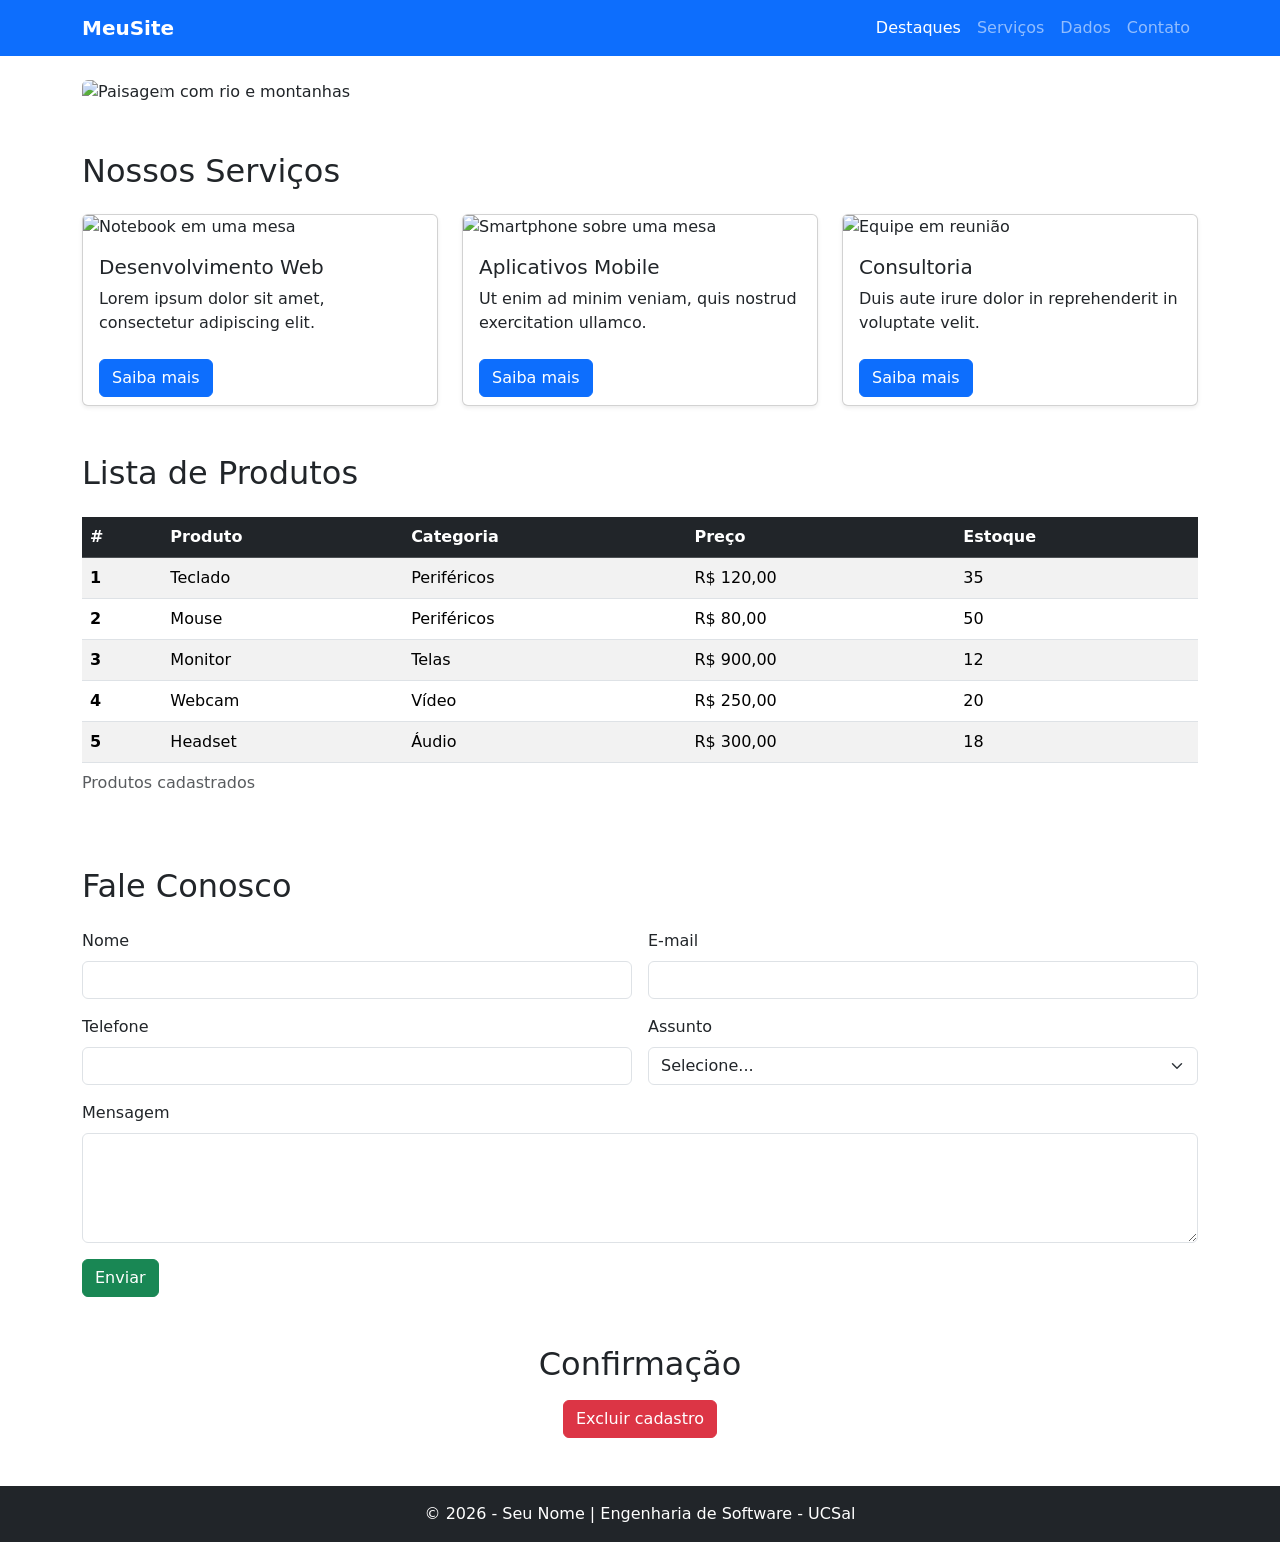
==== bootstrap/index.html @ 2345704b "Atividade Bootstrap concluída" ====
<!DOCTYPE html>
<html lang="pt-BR">
<head>
  <meta charset="UTF-8">
  <meta name="viewport" content="width=device-width, initial-scale=1">
  <title>Atividade Bootstrap</title>
  <link href="https://cdn.jsdelivr.net/npm/bootstrap@5.3.3/dist/css/bootstrap.min.css" rel="stylesheet">
</head>
<body>

  <header>
    <!-- 1. NAVBAR -->
    <nav class="navbar navbar-expand-lg navbar-dark bg-primary" aria-label="Menu principal">
      <div class="container">
        <a class="navbar-brand fw-bold" href="#">MeuSite</a>
        <button class="navbar-toggler" type="button" data-bs-toggle="collapse"
                data-bs-target="#menuPrincipal" aria-controls="menuPrincipal"
                aria-expanded="false" aria-label="Alternar navegação">
          <span class="navbar-toggler-icon"></span>
        </button>
        <div class="collapse navbar-collapse" id="menuPrincipal">
          <ul class="navbar-nav ms-auto">
            <li class="nav-item"><a class="nav-link active" aria-current="page" href="#destaques">Destaques</a></li>
            <li class="nav-item"><a class="nav-link" href="#servicos">Serviços</a></li>
            <li class="nav-item"><a class="nav-link" href="#tabela">Dados</a></li>
            <li class="nav-item"><a class="nav-link" href="#contato">Contato</a></li>
          </ul>
        </div>
      </div>
    </nav>
  </header>

  <main>

    <!-- 2. CARROSSEL -->
    <section id="destaques" class="container my-4" aria-label="Destaques">
      <div id="carrossel" class="carousel slide" data-bs-ride="carousel">
        <div class="carousel-indicators">
          <button type="button" data-bs-target="#carrossel" data-bs-slide-to="0" class="active" aria-current="true" aria-label="Slide 1"></button>
          <button type="button" data-bs-target="#carrossel" data-bs-slide-to="1" aria-label="Slide 2"></button>
          <button type="button" data-bs-target="#carrossel" data-bs-slide-to="2" aria-label="Slide 3"></button>
        </div>
        <div class="carousel-inner rounded">
          <div class="carousel-item active">
            <img src="https://picsum.photos/id/1015/1200/500" class="d-block w-100" alt="Paisagem com rio e montanhas">
            <div class="carousel-caption d-none d-md-block">
              <h5>Primeiro destaque</h5><p>Lorem ipsum dolor sit amet.</p>
            </div>
          </div>
          <div class="carousel-item">
            <img src="https://picsum.photos/id/1018/1200/500" class="d-block w-100" alt="Montanhas ao amanhecer">
            <div class="carousel-caption d-none d-md-block">
              <h5>Segundo destaque</h5><p>Consectetur adipiscing elit.</p>
            </div>
          </div>
          <div class="carousel-item">
            <img src="https://picsum.photos/id/1039/1200/500" class="d-block w-100" alt="Cachoeira na floresta">
            <div class="carousel-caption d-none d-md-block">
              <h5>Terceiro destaque</h5><p>Sed do eiusmod tempor.</p>
            </div>
          </div>
        </div>
        <button class="carousel-control-prev" type="button" data-bs-target="#carrossel" data-bs-slide="prev">
          <span class="carousel-control-prev-icon" aria-hidden="true"></span>
          <span class="visually-hidden">Anterior</span>
        </button>
        <button class="carousel-control-next" type="button" data-bs-target="#carrossel" data-bs-slide="next">
          <span class="carousel-control-next-icon" aria-hidden="true"></span>
          <span class="visually-hidden">Próximo</span>
        </button>
      </div>
    </section>

    <!-- 3. CARDS -->
    <section id="servicos" class="container my-5" aria-labelledby="titulo-servicos">
      <h2 id="titulo-servicos" class="mb-4">Nossos Serviços</h2>
      <div class="row row-cols-1 row-cols-md-2 row-cols-lg-3 g-4">
        <div class="col">
          <article class="card h-100 shadow-sm">
            <img src="https://picsum.photos/id/180/400/250" class="card-img-top" alt="Notebook em uma mesa">
            <div class="card-body">
              <h3 class="card-title h5">Desenvolvimento Web</h3>
              <p class="card-text">Lorem ipsum dolor sit amet, consectetur adipiscing elit.</p>
            </div>
            <div class="card-footer bg-transparent border-0">
              <a href="#" class="btn btn-primary">Saiba mais</a>
            </div>
          </article>
        </div>
        <div class="col">
          <article class="card h-100 shadow-sm">
            <img src="https://picsum.photos/id/119/400/250" class="card-img-top" alt="Smartphone sobre uma mesa">
            <div class="card-body">
              <h3 class="card-title h5">Aplicativos Mobile</h3>
              <p class="card-text">Ut enim ad minim veniam, quis nostrud exercitation ullamco.</p>
            </div>
            <div class="card-footer bg-transparent border-0">
              <a href="#" class="btn btn-primary">Saiba mais</a>
            </div>
          </article>
        </div>
        <div class="col">
          <article class="card h-100 shadow-sm">
            <img src="https://picsum.photos/id/160/400/250" class="card-img-top" alt="Equipe em reunião">
            <div class="card-body">
              <h3 class="card-title h5">Consultoria</h3>
              <p class="card-text">Duis aute irure dolor in reprehenderit in voluptate velit.</p>
            </div>
            <div class="card-footer bg-transparent border-0">
              <a href="#" class="btn btn-primary">Saiba mais</a>
            </div>
          </article>
        </div>
      </div>
    </section>

    <!-- 4. TABELA -->
    <section id="tabela" class="container my-5" aria-labelledby="titulo-tabela">
      <h2 id="titulo-tabela" class="mb-4">Lista de Produtos</h2>
      <div class="table-responsive">
        <table class="table table-striped table-hover align-middle">
          <caption>Produtos cadastrados</caption>
          <thead class="table-dark">
            <tr>
              <th scope="col">#</th>
              <th scope="col">Produto</th>
              <th scope="col">Categoria</th>
              <th scope="col">Preço</th>
              <th scope="col">Estoque</th>
            </tr>
          </thead>
          <tbody>
            <tr><th scope="row">1</th><td>Teclado</td><td>Periféricos</td><td>R$ 120,00</td><td>35</td></tr>
            <tr><th scope="row">2</th><td>Mouse</td><td>Periféricos</td><td>R$ 80,00</td><td>50</td></tr>
            <tr><th scope="row">3</th><td>Monitor</td><td>Telas</td><td>R$ 900,00</td><td>12</td></tr>
            <tr><th scope="row">4</th><td>Webcam</td><td>Vídeo</td><td>R$ 250,00</td><td>20</td></tr>
            <tr><th scope="row">5</th><td>Headset</td><td>Áudio</td><td>R$ 300,00</td><td>18</td></tr>
          </tbody>
        </table>
      </div>
    </section>

    <!-- 5. FORMULÁRIO -->
    <section id="contato" class="container my-5" aria-labelledby="titulo-contato">
      <h2 id="titulo-contato" class="mb-4">Fale Conosco</h2>
      <form class="row g-3" action="#" method="post">
        <div class="col-md-6">
          <label for="nome" class="form-label">Nome</label>
          <input type="text" class="form-control" id="nome" name="nome" required minlength="3">
        </div>
        <div class="col-md-6">
          <label for="email" class="form-label">E-mail</label>
          <input type="email" class="form-control" id="email" name="email" required>
        </div>
        <div class="col-md-6">
          <label for="telefone" class="form-label">Telefone</label>
          <input type="tel" class="form-control" id="telefone" name="telefone">
        </div>
        <div class="col-md-6">
          <label for="assunto" class="form-label">Assunto</label>
          <select class="form-select" id="assunto" name="assunto" required>
            <option value="" selected disabled>Selecione...</option>
            <option>Dúvida</option>
            <option>Orçamento</option>
            <option>Suporte</option>
          </select>
        </div>
        <div class="col-12">
          <label for="mensagem" class="form-label">Mensagem</label>
          <textarea class="form-control" id="mensagem" name="mensagem" rows="4" required></textarea>
        </div>
        <div class="col-12">
          <button type="submit" class="btn btn-success">Enviar</button>
        </div>
      </form>
    </section>

    <!-- 6. MODAL -->
    <section class="container my-5 text-center" aria-labelledby="titulo-modal">
      <h2 id="titulo-modal" class="mb-3">Confirmação</h2>
      <button type="button" class="btn btn-danger" data-bs-toggle="modal" data-bs-target="#modalConfirmacao">
        Excluir cadastro
      </button>

      <div class="modal fade" id="modalConfirmacao" tabindex="-1" aria-labelledby="modalTitulo" aria-hidden="true">
        <div class="modal-dialog modal-dialog-centered">
          <div class="modal-content">
            <div class="modal-header">
              <h3 class="modal-title fs-5" id="modalTitulo">Confirmar exclusão</h3>
              <button type="button" class="btn-close" data-bs-dismiss="modal" aria-label="Fechar"></button>
            </div>
            <div class="modal-body">
              <p>Tem certeza de que deseja excluir este cadastro? Esta ação não pode ser desfeita.</p>
            </div>
            <div class="modal-footer">
              <button type="button" class="btn btn-secondary" data-bs-dismiss="modal">Cancelar</button>
              <button type="button" class="btn btn-danger" data-bs-dismiss="modal">Confirmar</button>
            </div>
          </div>
        </div>
      </div>
    </section>

  </main>

  <footer class="bg-dark text-white text-center py-3 mt-5">
    <p class="mb-0">&copy; 2026 - Seu Nome | Engenharia de Software - UCSal</p>
  </footer>

  <script src="https://cdn.jsdelivr.net/npm/bootstrap@5.3.3/dist/js/bootstrap.bundle.min.js"></script>
</body>
</html>
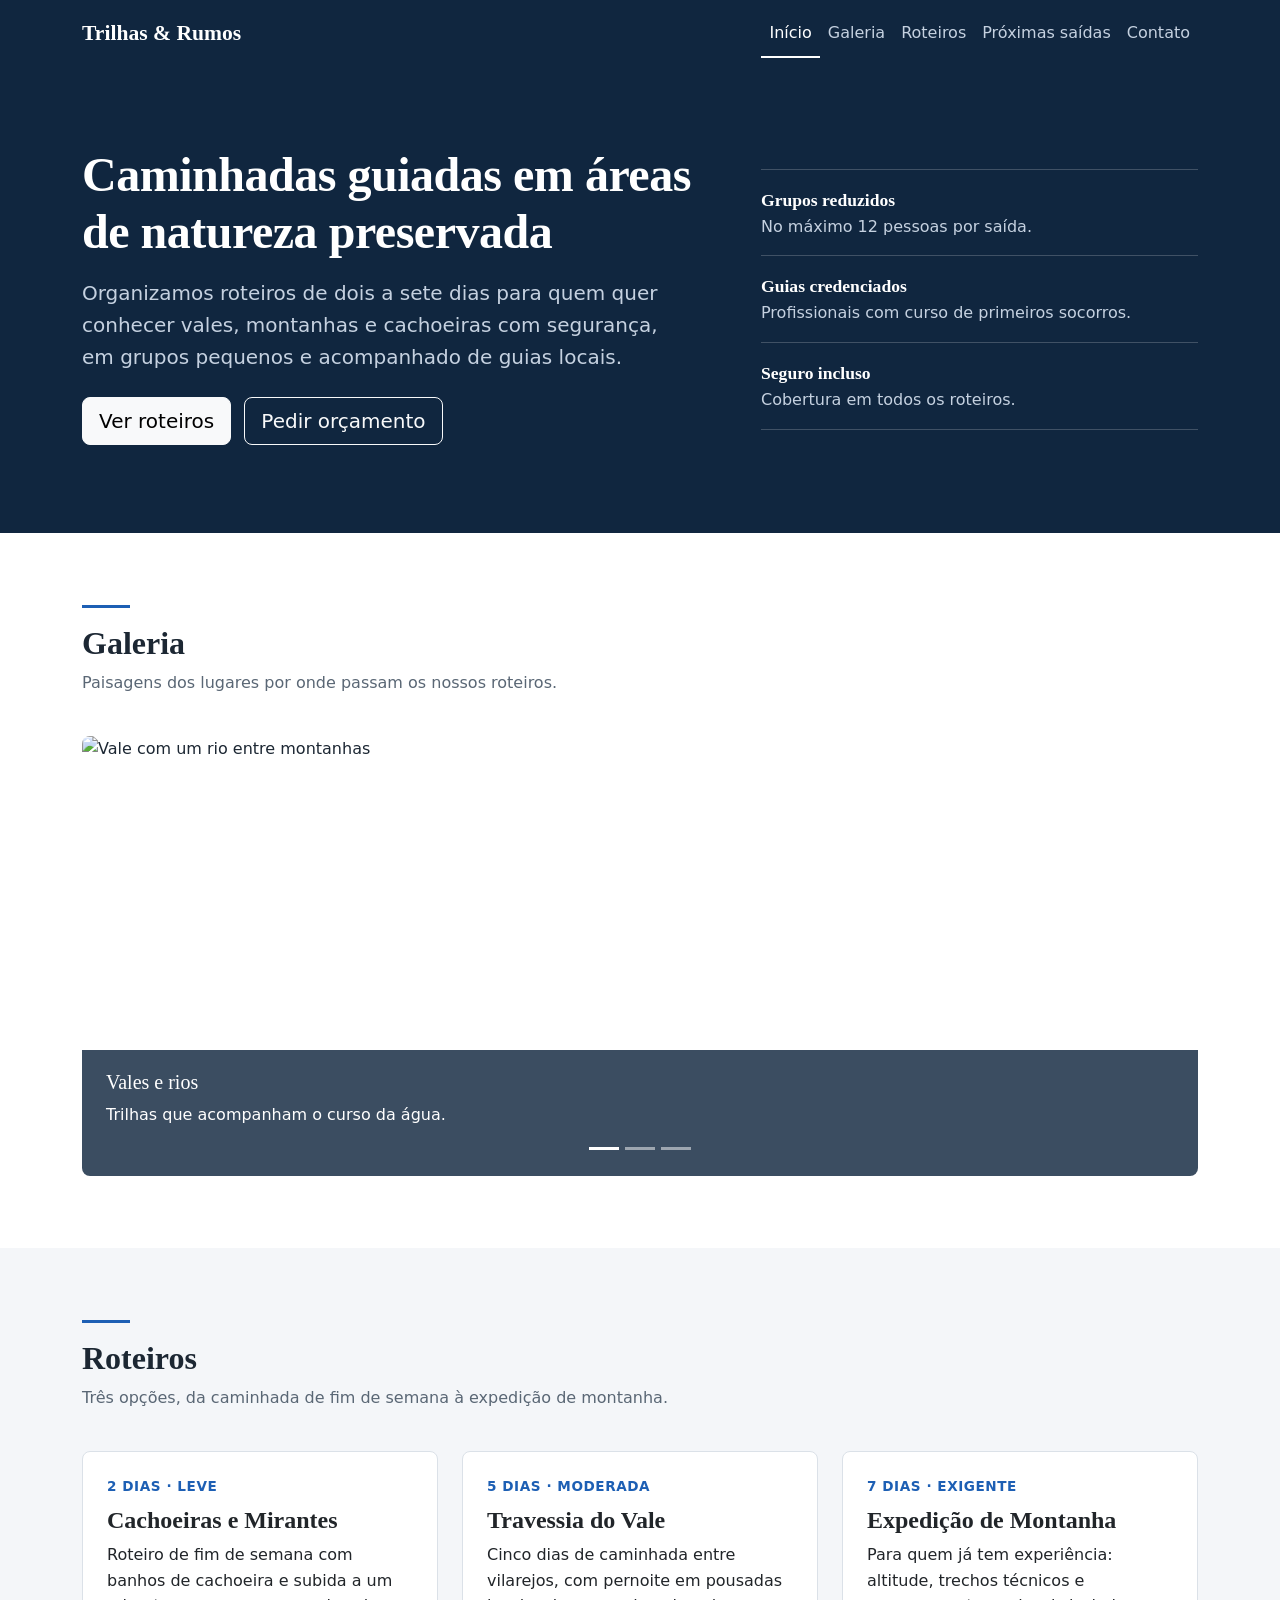
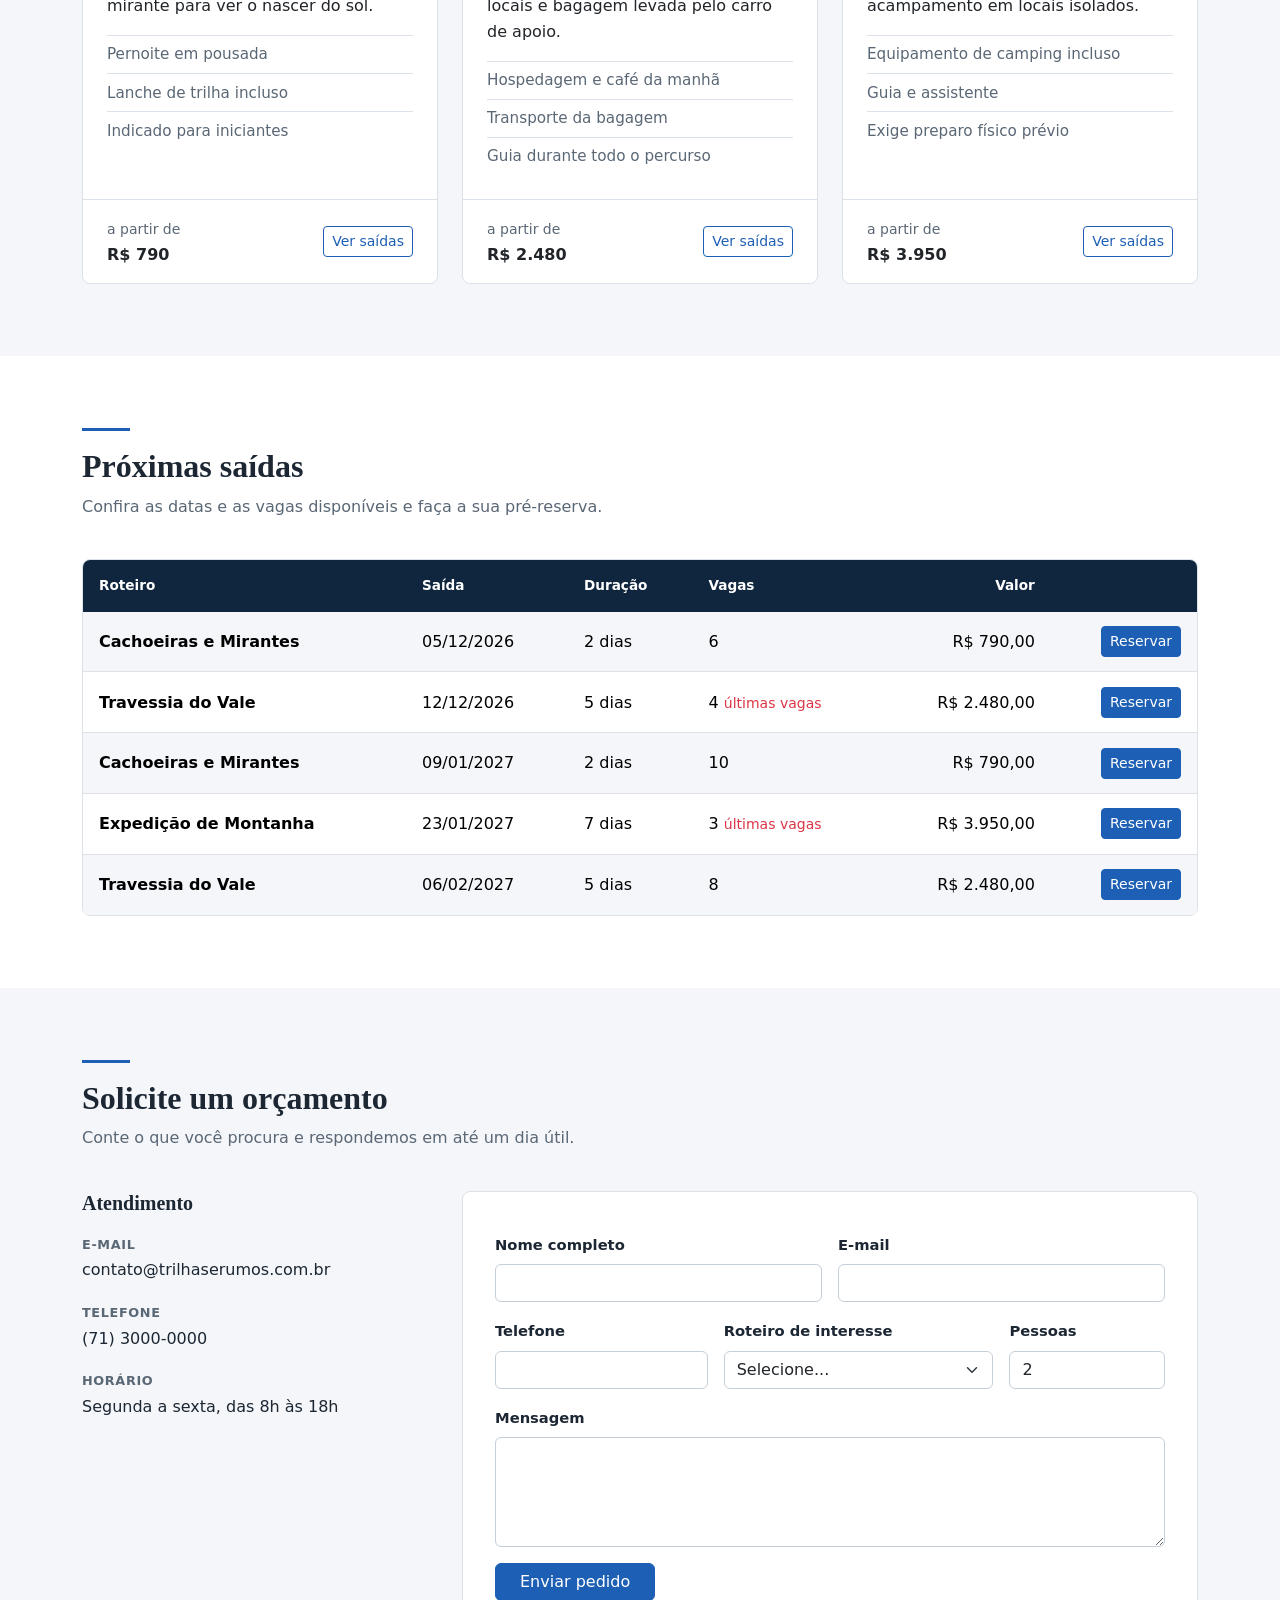
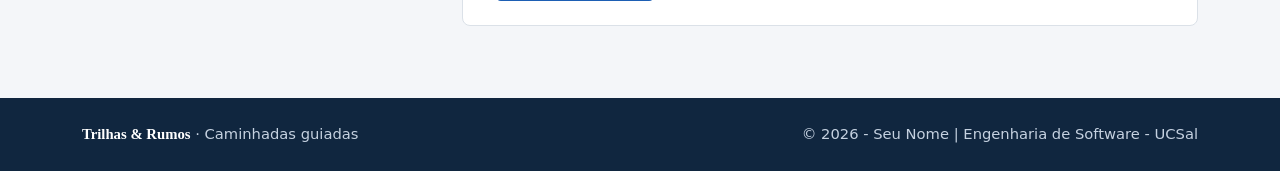
==== commit a04de95e: "Redesign profissional da página Bootstrap" ====
--- a/bootstrap/index.html
+++ b/bootstrap/index.html
@@ -3,16 +3,21 @@
 <head>
   <meta charset="UTF-8">
   <meta name="viewport" content="width=device-width, initial-scale=1">
-  <title>Atividade Bootstrap</title>
+  <title>Trilhas &amp; Rumos | Caminhadas guiadas</title>
   <link href="https://cdn.jsdelivr.net/npm/bootstrap@5.3.3/dist/css/bootstrap.min.css" rel="stylesheet">
+  <link href="style.css" rel="stylesheet">
 </head>
-<body>
+
+<!-- scrollspy: o Bootstrap marca no menu a seção que está na tela -->
+<body data-bs-spy="scroll" data-bs-target="#navPrincipal" data-bs-root-margin="-70px 0px -40%" tabindex="0">
+
+  <a class="pular-conteudo visually-hidden-focusable" href="#conteudo">Ir para o conteúdo</a>
 
   <header>
     <!-- 1. NAVBAR -->
-    <nav class="navbar navbar-expand-lg navbar-dark bg-primary" aria-label="Menu principal">
-      <div class="container">
-        <a class="navbar-brand fw-bold" href="#">MeuSite</a>
+    <nav id="navPrincipal" class="navbar navbar-expand-lg navbar-dark navbar-tema sticky-top" aria-label="Menu principal">
+      <div class="container">
+        <a class="navbar-brand" href="#inicio">Trilhas &amp; Rumos</a>
         <button class="navbar-toggler" type="button" data-bs-toggle="collapse"
                 data-bs-target="#menuPrincipal" aria-controls="menuPrincipal"
                 aria-expanded="false" aria-label="Alternar navegação">
@@ -20,9 +25,10 @@
         </button>
         <div class="collapse navbar-collapse" id="menuPrincipal">
           <ul class="navbar-nav ms-auto">
-            <li class="nav-item"><a class="nav-link active" aria-current="page" href="#destaques">Destaques</a></li>
-            <li class="nav-item"><a class="nav-link" href="#servicos">Serviços</a></li>
-            <li class="nav-item"><a class="nav-link" href="#tabela">Dados</a></li>
+            <li class="nav-item"><a class="nav-link" href="#inicio">Início</a></li>
+            <li class="nav-item"><a class="nav-link" href="#galeria">Galeria</a></li>
+            <li class="nav-item"><a class="nav-link" href="#roteiros">Roteiros</a></li>
+            <li class="nav-item"><a class="nav-link" href="#saidas">Próximas saídas</a></li>
             <li class="nav-item"><a class="nav-link" href="#contato">Contato</a></li>
           </ul>
         </div>
@@ -30,172 +36,277 @@
     </nav>
   </header>
 
-  <main>
+  <main id="conteudo" tabindex="-1">
+
+    <!-- APRESENTAÇÃO -->
+    <section id="inicio" class="hero" aria-labelledby="titulo-hero">
+      <div class="container">
+        <div class="row align-items-center g-5">
+          <div class="col-lg-7">
+            <h1 id="titulo-hero" class="display-5 mb-3">Caminhadas guiadas em áreas de natureza preservada</h1>
+            <p class="lead mb-4">
+              Organizamos roteiros de dois a sete dias para quem quer conhecer vales, montanhas e
+              cachoeiras com segurança, em grupos pequenos e acompanhado de guias locais.
+            </p>
+            <a href="#roteiros" class="btn btn-light btn-lg me-2 mb-2">Ver roteiros</a>
+            <a href="#contato" class="btn btn-outline-light btn-lg mb-2">Pedir orçamento</a>
+          </div>
+          <div class="col-lg-5">
+            <ul class="hero-fatos">
+              <li><strong>Grupos reduzidos</strong><span>No máximo 12 pessoas por saída.</span></li>
+              <li><strong>Guias credenciados</strong><span>Profissionais com curso de primeiros socorros.</span></li>
+              <li><strong>Seguro incluso</strong><span>Cobertura em todos os roteiros.</span></li>
+            </ul>
+          </div>
+        </div>
+      </div>
+    </section>
 
     <!-- 2. CARROSSEL -->
-    <section id="destaques" class="container my-4" aria-label="Destaques">
-      <div id="carrossel" class="carousel slide" data-bs-ride="carousel">
-        <div class="carousel-indicators">
-          <button type="button" data-bs-target="#carrossel" data-bs-slide-to="0" class="active" aria-current="true" aria-label="Slide 1"></button>
-          <button type="button" data-bs-target="#carrossel" data-bs-slide-to="1" aria-label="Slide 2"></button>
-          <button type="button" data-bs-target="#carrossel" data-bs-slide-to="2" aria-label="Slide 3"></button>
-        </div>
-        <div class="carousel-inner rounded">
-          <div class="carousel-item active">
-            <img src="https://picsum.photos/id/1015/1200/500" class="d-block w-100" alt="Paisagem com rio e montanhas">
-            <div class="carousel-caption d-none d-md-block">
-              <h5>Primeiro destaque</h5><p>Lorem ipsum dolor sit amet.</p>
+    <section id="galeria" class="secao" aria-labelledby="titulo-galeria">
+      <div class="container">
+        <div class="cabecalho-secao">
+          <h2 id="titulo-galeria">Galeria</h2>
+          <p>Paisagens dos lugares por onde passam os nossos roteiros.</p>
+        </div>
+
+        <div id="carrossel" class="carousel slide carrossel-tema" data-bs-ride="carousel">
+          <div class="carousel-indicators">
+            <button type="button" data-bs-target="#carrossel" data-bs-slide-to="0" class="active" aria-current="true" aria-label="Slide 1"></button>
+            <button type="button" data-bs-target="#carrossel" data-bs-slide-to="1" aria-label="Slide 2"></button>
+            <button type="button" data-bs-target="#carrossel" data-bs-slide-to="2" aria-label="Slide 3"></button>
+          </div>
+          <div class="carousel-inner">
+            <div class="carousel-item active">
+              <img src="https://picsum.photos/id/1015/1200/500" class="d-block w-100" alt="Vale com um rio entre montanhas">
+              <div class="carousel-caption">
+                <h3>Vales e rios</h3>
+                <p class="mb-0">Trilhas que acompanham o curso da água.</p>
+              </div>
             </div>
-          </div>
-          <div class="carousel-item">
-            <img src="https://picsum.photos/id/1018/1200/500" class="d-block w-100" alt="Montanhas ao amanhecer">
-            <div class="carousel-caption d-none d-md-block">
-              <h5>Segundo destaque</h5><p>Consectetur adipiscing elit.</p>
+            <div class="carousel-item">
+              <img src="https://picsum.photos/id/1018/1200/500" class="d-block w-100" alt="Montanhas verdes cobertas por neblina">
+              <div class="carousel-caption">
+                <h3>Montanhas</h3>
+                <p class="mb-0">Travessias com vista aberta e clima de altitude.</p>
+              </div>
             </div>
-          </div>
-          <div class="carousel-item">
-            <img src="https://picsum.photos/id/1039/1200/500" class="d-block w-100" alt="Cachoeira na floresta">
-            <div class="carousel-caption d-none d-md-block">
-              <h5>Terceiro destaque</h5><p>Sed do eiusmod tempor.</p>
+            <div class="carousel-item">
+              <img src="https://picsum.photos/id/1039/1200/500" class="d-block w-100" alt="Cachoeira em meio à floresta">
+              <div class="carousel-caption">
+                <h3>Cachoeiras</h3>
+                <p class="mb-0">Paradas para banho nos trechos mais leves.</p>
+              </div>
             </div>
           </div>
-        </div>
-        <button class="carousel-control-prev" type="button" data-bs-target="#carrossel" data-bs-slide="prev">
-          <span class="carousel-control-prev-icon" aria-hidden="true"></span>
-          <span class="visually-hidden">Anterior</span>
-        </button>
-        <button class="carousel-control-next" type="button" data-bs-target="#carrossel" data-bs-slide="next">
-          <span class="carousel-control-next-icon" aria-hidden="true"></span>
-          <span class="visually-hidden">Próximo</span>
-        </button>
+          <button class="carousel-control-prev" type="button" data-bs-target="#carrossel" data-bs-slide="prev">
+            <span class="carousel-control-prev-icon" aria-hidden="true"></span>
+            <span class="visually-hidden">Anterior</span>
+          </button>
+          <button class="carousel-control-next" type="button" data-bs-target="#carrossel" data-bs-slide="next">
+            <span class="carousel-control-next-icon" aria-hidden="true"></span>
+            <span class="visually-hidden">Próximo</span>
+          </button>
+        </div>
       </div>
     </section>
 
     <!-- 3. CARDS -->
-    <section id="servicos" class="container my-5" aria-labelledby="titulo-servicos">
-      <h2 id="titulo-servicos" class="mb-4">Nossos Serviços</h2>
-      <div class="row row-cols-1 row-cols-md-2 row-cols-lg-3 g-4">
-        <div class="col">
-          <article class="card h-100 shadow-sm">
-            <img src="https://picsum.photos/id/180/400/250" class="card-img-top" alt="Notebook em uma mesa">
-            <div class="card-body">
-              <h3 class="card-title h5">Desenvolvimento Web</h3>
-              <p class="card-text">Lorem ipsum dolor sit amet, consectetur adipiscing elit.</p>
-            </div>
-            <div class="card-footer bg-transparent border-0">
-              <a href="#" class="btn btn-primary">Saiba mais</a>
-            </div>
-          </article>
-        </div>
-        <div class="col">
-          <article class="card h-100 shadow-sm">
-            <img src="https://picsum.photos/id/119/400/250" class="card-img-top" alt="Smartphone sobre uma mesa">
-            <div class="card-body">
-              <h3 class="card-title h5">Aplicativos Mobile</h3>
-              <p class="card-text">Ut enim ad minim veniam, quis nostrud exercitation ullamco.</p>
-            </div>
-            <div class="card-footer bg-transparent border-0">
-              <a href="#" class="btn btn-primary">Saiba mais</a>
-            </div>
-          </article>
-        </div>
-        <div class="col">
-          <article class="card h-100 shadow-sm">
-            <img src="https://picsum.photos/id/160/400/250" class="card-img-top" alt="Equipe em reunião">
-            <div class="card-body">
-              <h3 class="card-title h5">Consultoria</h3>
-              <p class="card-text">Duis aute irure dolor in reprehenderit in voluptate velit.</p>
-            </div>
-            <div class="card-footer bg-transparent border-0">
-              <a href="#" class="btn btn-primary">Saiba mais</a>
-            </div>
-          </article>
-        </div>
-      </div>
-    </section>
-
-    <!-- 4. TABELA -->
-    <section id="tabela" class="container my-5" aria-labelledby="titulo-tabela">
-      <h2 id="titulo-tabela" class="mb-4">Lista de Produtos</h2>
-      <div class="table-responsive">
-        <table class="table table-striped table-hover align-middle">
-          <caption>Produtos cadastrados</caption>
-          <thead class="table-dark">
-            <tr>
-              <th scope="col">#</th>
-              <th scope="col">Produto</th>
-              <th scope="col">Categoria</th>
-              <th scope="col">Preço</th>
-              <th scope="col">Estoque</th>
-            </tr>
-          </thead>
-          <tbody>
-            <tr><th scope="row">1</th><td>Teclado</td><td>Periféricos</td><td>R$ 120,00</td><td>35</td></tr>
-            <tr><th scope="row">2</th><td>Mouse</td><td>Periféricos</td><td>R$ 80,00</td><td>50</td></tr>
-            <tr><th scope="row">3</th><td>Monitor</td><td>Telas</td><td>R$ 900,00</td><td>12</td></tr>
-            <tr><th scope="row">4</th><td>Webcam</td><td>Vídeo</td><td>R$ 250,00</td><td>20</td></tr>
-            <tr><th scope="row">5</th><td>Headset</td><td>Áudio</td><td>R$ 300,00</td><td>18</td></tr>
-          </tbody>
-        </table>
+    <section id="roteiros" class="secao secao-alt" aria-labelledby="titulo-roteiros">
+      <div class="container">
+        <div class="cabecalho-secao">
+          <h2 id="titulo-roteiros">Roteiros</h2>
+          <p>Três opções, da caminhada de fim de semana à expedição de montanha.</p>
+        </div>
+
+        <div class="row row-cols-1 row-cols-md-2 row-cols-lg-3 g-4">
+          <div class="col">
+            <article class="card card-roteiro h-100">
+              <div class="card-body">
+                <p class="card-meta">2 dias · Leve</p>
+                <h3 class="card-title h4">Cachoeiras e Mirantes</h3>
+                <p class="card-text">Roteiro de fim de semana com banhos de cachoeira e subida a um mirante para ver o nascer do sol.</p>
+                <ul class="detalhes">
+                  <li>Pernoite em pousada</li>
+                  <li>Lanche de trilha incluso</li>
+                  <li>Indicado para iniciantes</li>
+                </ul>
+              </div>
+              <div class="card-footer d-flex align-items-center justify-content-between">
+                <span class="preco"><small>a partir de</small><br>R$ 790</span>
+                <a href="#saidas" class="btn btn-outline-primary btn-sm">Ver saídas</a>
+              </div>
+            </article>
+          </div>
+
+          <div class="col">
+            <article class="card card-roteiro h-100">
+              <div class="card-body">
+                <p class="card-meta">5 dias · Moderada</p>
+                <h3 class="card-title h4">Travessia do Vale</h3>
+                <p class="card-text">Cinco dias de caminhada entre vilarejos, com pernoite em pousadas locais e bagagem levada pelo carro de apoio.</p>
+                <ul class="detalhes">
+                  <li>Hospedagem e café da manhã</li>
+                  <li>Transporte da bagagem</li>
+                  <li>Guia durante todo o percurso</li>
+                </ul>
+              </div>
+              <div class="card-footer d-flex align-items-center justify-content-between">
+                <span class="preco"><small>a partir de</small><br>R$ 2.480</span>
+                <a href="#saidas" class="btn btn-outline-primary btn-sm">Ver saídas</a>
+              </div>
+            </article>
+          </div>
+
+          <div class="col">
+            <article class="card card-roteiro h-100">
+              <div class="card-body">
+                <p class="card-meta">7 dias · Exigente</p>
+                <h3 class="card-title h4">Expedição de Montanha</h3>
+                <p class="card-text">Para quem já tem experiência: altitude, trechos técnicos e acampamento em locais isolados.</p>
+                <ul class="detalhes">
+                  <li>Equipamento de camping incluso</li>
+                  <li>Guia e assistente</li>
+                  <li>Exige preparo físico prévio</li>
+                </ul>
+              </div>
+              <div class="card-footer d-flex align-items-center justify-content-between">
+                <span class="preco"><small>a partir de</small><br>R$ 3.950</span>
+                <a href="#saidas" class="btn btn-outline-primary btn-sm">Ver saídas</a>
+              </div>
+            </article>
+          </div>
+        </div>
+      </div>
+    </section>
+
+    <!-- 4. TABELA (com botões que abrem o modal) -->
+    <section id="saidas" class="secao" aria-labelledby="titulo-saidas">
+      <div class="container">
+        <div class="cabecalho-secao">
+          <h2 id="titulo-saidas">Próximas saídas</h2>
+          <p>Confira as datas e as vagas disponíveis e faça a sua pré-reserva.</p>
+        </div>
+
+        <div class="cartao overflow-hidden">
+          <div class="table-responsive">
+            <table class="table table-striped table-hover align-middle tabela-saidas">
+              <caption class="visually-hidden">Próximas saídas com roteiro, data, duração, vagas e valor</caption>
+              <thead class="table-dark">
+                <tr>
+                  <th scope="col">Roteiro</th>
+                  <th scope="col">Saída</th>
+                  <th scope="col">Duração</th>
+                  <th scope="col">Vagas</th>
+                  <th scope="col" class="text-end">Valor</th>
+                  <th scope="col"><span class="visually-hidden">Ação</span></th>
+                </tr>
+              </thead>
+              <tbody>
+                <tr>
+                  <th scope="row">Cachoeiras e Mirantes</th>
+                  <td>05/12/2026</td>
+                  <td>2 dias</td>
+                  <td>6</td>
+                  <td class="text-end">R$ 790,00</td>
+                  <td class="text-end"><button type="button" class="btn btn-primary btn-sm" data-bs-toggle="modal" data-bs-target="#modalReserva" data-roteiro="Cachoeiras e Mirantes" data-saida="05/12/2026">Reservar</button></td>
+                </tr>
+                <tr>
+                  <th scope="row">Travessia do Vale</th>
+                  <td>12/12/2026</td>
+                  <td>5 dias</td>
+                  <td>4 <span class="text-danger small">últimas vagas</span></td>
+                  <td class="text-end">R$ 2.480,00</td>
+                  <td class="text-end"><button type="button" class="btn btn-primary btn-sm" data-bs-toggle="modal" data-bs-target="#modalReserva" data-roteiro="Travessia do Vale" data-saida="12/12/2026">Reservar</button></td>
+                </tr>
+                <tr>
+                  <th scope="row">Cachoeiras e Mirantes</th>
+                  <td>09/01/2027</td>
+                  <td>2 dias</td>
+                  <td>10</td>
+                  <td class="text-end">R$ 790,00</td>
+                  <td class="text-end"><button type="button" class="btn btn-primary btn-sm" data-bs-toggle="modal" data-bs-target="#modalReserva" data-roteiro="Cachoeiras e Mirantes" data-saida="09/01/2027">Reservar</button></td>
+                </tr>
+                <tr>
+                  <th scope="row">Expedição de Montanha</th>
+                  <td>23/01/2027</td>
+                  <td>7 dias</td>
+                  <td>3 <span class="text-danger small">últimas vagas</span></td>
+                  <td class="text-end">R$ 3.950,00</td>
+                  <td class="text-end"><button type="button" class="btn btn-primary btn-sm" data-bs-toggle="modal" data-bs-target="#modalReserva" data-roteiro="Expedição de Montanha" data-saida="23/01/2027">Reservar</button></td>
+                </tr>
+                <tr>
+                  <th scope="row">Travessia do Vale</th>
+                  <td>06/02/2027</td>
+                  <td>5 dias</td>
+                  <td>8</td>
+                  <td class="text-end">R$ 2.480,00</td>
+                  <td class="text-end"><button type="button" class="btn btn-primary btn-sm" data-bs-toggle="modal" data-bs-target="#modalReserva" data-roteiro="Travessia do Vale" data-saida="06/02/2027">Reservar</button></td>
+                </tr>
+              </tbody>
+            </table>
+          </div>
+        </div>
       </div>
     </section>
 
     <!-- 5. FORMULÁRIO -->
-    <section id="contato" class="container my-5" aria-labelledby="titulo-contato">
-      <h2 id="titulo-contato" class="mb-4">Fale Conosco</h2>
-      <form class="row g-3" action="#" method="post">
-        <div class="col-md-6">
-          <label for="nome" class="form-label">Nome</label>
-          <input type="text" class="form-control" id="nome" name="nome" required minlength="3">
-        </div>
-        <div class="col-md-6">
-          <label for="email" class="form-label">E-mail</label>
-          <input type="email" class="form-control" id="email" name="email" required>
-        </div>
-        <div class="col-md-6">
-          <label for="telefone" class="form-label">Telefone</label>
-          <input type="tel" class="form-control" id="telefone" name="telefone">
-        </div>
-        <div class="col-md-6">
-          <label for="assunto" class="form-label">Assunto</label>
-          <select class="form-select" id="assunto" name="assunto" required>
-            <option value="" selected disabled>Selecione...</option>
-            <option>Dúvida</option>
-            <option>Orçamento</option>
-            <option>Suporte</option>
-          </select>
-        </div>
-        <div class="col-12">
-          <label for="mensagem" class="form-label">Mensagem</label>
-          <textarea class="form-control" id="mensagem" name="mensagem" rows="4" required></textarea>
-        </div>
-        <div class="col-12">
-          <button type="submit" class="btn btn-success">Enviar</button>
-        </div>
-      </form>
-    </section>
-
-    <!-- 6. MODAL -->
-    <section class="container my-5 text-center" aria-labelledby="titulo-modal">
-      <h2 id="titulo-modal" class="mb-3">Confirmação</h2>
-      <button type="button" class="btn btn-danger" data-bs-toggle="modal" data-bs-target="#modalConfirmacao">
-        Excluir cadastro
-      </button>
-
-      <div class="modal fade" id="modalConfirmacao" tabindex="-1" aria-labelledby="modalTitulo" aria-hidden="true">
-        <div class="modal-dialog modal-dialog-centered">
-          <div class="modal-content">
-            <div class="modal-header">
-              <h3 class="modal-title fs-5" id="modalTitulo">Confirmar exclusão</h3>
-              <button type="button" class="btn-close" data-bs-dismiss="modal" aria-label="Fechar"></button>
-            </div>
-            <div class="modal-body">
-              <p>Tem certeza de que deseja excluir este cadastro? Esta ação não pode ser desfeita.</p>
-            </div>
-            <div class="modal-footer">
-              <button type="button" class="btn btn-secondary" data-bs-dismiss="modal">Cancelar</button>
-              <button type="button" class="btn btn-danger" data-bs-dismiss="modal">Confirmar</button>
-            </div>
+    <section id="contato" class="secao secao-alt" aria-labelledby="titulo-contato">
+      <div class="container">
+        <div class="cabecalho-secao">
+          <h2 id="titulo-contato">Solicite um orçamento</h2>
+          <p>Conte o que você procura e respondemos em até um dia útil.</p>
+        </div>
+
+        <div class="row g-4">
+          <div class="col-lg-4">
+            <h3 class="h5 fw-bold">Atendimento</h3>
+            <dl class="contato-lista mb-0">
+              <dt>E-mail</dt>
+              <dd>contato@trilhaserumos.com.br</dd>
+              <dt>Telefone</dt>
+              <dd>(71) 3000-0000</dd>
+              <dt>Horário</dt>
+              <dd>Segunda a sexta, das 8h às 18h</dd>
+            </dl>
+          </div>
+
+          <div class="col-lg-8">
+            <form class="cartao row g-3 p-4 m-0" action="#" method="post">
+              <div class="col-md-6">
+                <label for="nome" class="form-label">Nome completo</label>
+                <input type="text" class="form-control" id="nome" name="nome" autocomplete="name" required minlength="3">
+              </div>
+              <div class="col-md-6">
+                <label for="email" class="form-label">E-mail</label>
+                <input type="email" class="form-control" id="email" name="email" autocomplete="email" required>
+              </div>
+              <div class="col-md-4">
+                <label for="telefone" class="form-label">Telefone</label>
+                <input type="tel" class="form-control" id="telefone" name="telefone" autocomplete="tel">
+              </div>
+              <div class="col-md-5">
+                <label for="roteiro" class="form-label">Roteiro de interesse</label>
+                <select class="form-select" id="roteiro" name="roteiro" required>
+                  <option value="" selected disabled>Selecione...</option>
+                  <option>Cachoeiras e Mirantes</option>
+                  <option>Travessia do Vale</option>
+                  <option>Expedição de Montanha</option>
+                  <option>Ainda não sei</option>
+                </select>
+              </div>
+              <div class="col-md-3">
+                <label for="pessoas" class="form-label">Pessoas</label>
+                <input type="number" class="form-control" id="pessoas" name="pessoas" min="1" max="12" value="2" required>
+              </div>
+              <div class="col-12">
+                <label for="mensagem" class="form-label">Mensagem</label>
+                <textarea class="form-control" id="mensagem" name="mensagem" rows="4" required></textarea>
+              </div>
+              <div class="col-12">
+                <button type="submit" class="btn btn-primary px-4">Enviar pedido</button>
+              </div>
+            </form>
           </div>
         </div>
       </div>
@@ -203,10 +314,50 @@
 
   </main>
 
-  <footer class="bg-dark text-white text-center py-3 mt-5">
-    <p class="mb-0">&copy; 2026 - Seu Nome | Engenharia de Software - UCSal</p>
+  <!-- 6. MODAL (aberto pelos botões "Reservar" da tabela) -->
+  <div class="modal fade" id="modalReserva" tabindex="-1" aria-labelledby="modalReservaTitulo" aria-hidden="true">
+    <div class="modal-dialog modal-dialog-centered">
+      <div class="modal-content shadow">
+        <div class="modal-header">
+          <h2 class="modal-title h4 fw-bold" id="modalReservaTitulo">Confirmar pré-reserva</h2>
+          <button type="button" class="btn-close" data-bs-dismiss="modal" aria-label="Fechar"></button>
+        </div>
+        <div class="modal-body">
+          <p>
+            Você está reservando uma vaga em <strong id="reserva-roteiro">-</strong>,
+            com saída em <strong id="reserva-saida">-</strong>.
+          </p>
+          <p class="text-secondary mb-0">
+            A vaga fica garantida por 48 horas. Nesse prazo, nossa equipe entra em contato
+            para combinar o pagamento.
+          </p>
+        </div>
+        <div class="modal-footer">
+          <button type="button" class="btn btn-outline-secondary" data-bs-dismiss="modal">Cancelar</button>
+          <button type="button" class="btn btn-primary" data-bs-dismiss="modal">Confirmar pré-reserva</button>
+        </div>
+      </div>
+    </div>
+  </div>
+
+  <footer class="rodape">
+    <div class="container d-flex flex-column flex-md-row justify-content-between gap-1">
+      <span><strong>Trilhas &amp; Rumos</strong> · Caminhadas guiadas</span>
+      <span>&copy; 2026 - Seu Nome | Engenharia de Software - UCSal</span>
+    </div>
   </footer>
 
   <script src="https://cdn.jsdelivr.net/npm/bootstrap@5.3.3/dist/js/bootstrap.bundle.min.js"></script>
+  <script>
+    // Preenche o modal com o roteiro e a data da linha da tabela que foi clicada
+    const modalReserva = document.getElementById('modalReserva');
+
+    modalReserva.addEventListener('show.bs.modal', (evento) => {
+      const botao = evento.relatedTarget; // botão "Reservar" que abriu o modal
+      if (!botao) return;
+      document.getElementById('reserva-roteiro').textContent = botao.dataset.roteiro;
+      document.getElementById('reserva-saida').textContent = botao.dataset.saida;
+    });
+  </script>
 </body>
 </html>
--- a/bootstrap/style.css
+++ b/bootstrap/style.css
@@ -0,0 +1,329 @@
+/* =========================================================
+   CORES E FONTES: para mudar o tema, edite só este bloco
+   ========================================================= */
+:root {
+  --marinho: #10263f;
+  --azul: #1d5fb4;
+  --azul-escuro: #174d94;
+  --fundo-alt: #f4f6f9;
+  --texto: #1c2733;
+  --texto-suave: #5a6775;
+  --borda: #dbe1e8;
+  --fonte-titulo: Georgia, "Times New Roman", serif;
+}
+
+/* =========================================================
+   BASE
+   ========================================================= */
+html { scroll-behavior: smooth; }
+
+body {
+  font-family: "Segoe UI", system-ui, -apple-system, Roboto, Arial, sans-serif;
+  color: var(--texto);
+  line-height: 1.6;
+}
+
+h1, h2, h3 { font-family: var(--fonte-titulo); }
+
+/* O menu fixo não cobre o título ao clicar nos links */
+section[id] { scroll-margin-top: 56px; }
+
+.pular-conteudo {
+  position: absolute;
+  top: 0.5rem;
+  left: 0.5rem;
+  z-index: 2000;
+  padding: 0.5rem 1rem;
+  background: #fff;
+  color: var(--marinho);
+  border-radius: 0.25rem;
+}
+
+/* =========================================================
+   SEÇÕES
+   ========================================================= */
+.secao { padding: 4.5rem 0; }
+.secao-alt { background: var(--fundo-alt); }
+
+@media (max-width: 767.98px) {
+  .secao { padding: 3rem 0; }
+}
+
+.cabecalho-secao {
+  max-width: 40rem;
+  margin-bottom: 2.5rem;
+}
+
+.cabecalho-secao h2 {
+  font-weight: 700;
+  margin-bottom: 0.5rem;
+}
+
+/* traço fino acima de cada título de seção */
+.cabecalho-secao h2::before {
+  content: "";
+  display: block;
+  width: 48px;
+  height: 3px;
+  margin-bottom: 1rem;
+  background: var(--azul);
+}
+
+.cabecalho-secao p {
+  margin-bottom: 0;
+  color: var(--texto-suave);
+}
+
+/* =========================================================
+   BOTÕES
+   ========================================================= */
+.btn-primary {
+  --bs-btn-bg: var(--azul);
+  --bs-btn-border-color: var(--azul);
+  --bs-btn-hover-bg: var(--azul-escuro);
+  --bs-btn-hover-border-color: var(--azul-escuro);
+  --bs-btn-active-bg: var(--azul-escuro);
+  --bs-btn-active-border-color: var(--azul-escuro);
+  --bs-btn-focus-shadow-rgb: 29, 95, 180;
+}
+
+.btn-outline-primary {
+  --bs-btn-color: var(--azul);
+  --bs-btn-border-color: var(--azul);
+  --bs-btn-hover-bg: var(--azul);
+  --bs-btn-hover-border-color: var(--azul);
+  --bs-btn-active-bg: var(--azul-escuro);
+  --bs-btn-active-border-color: var(--azul-escuro);
+  --bs-btn-focus-shadow-rgb: 29, 95, 180;
+}
+
+/* =========================================================
+   NAVBAR
+   ========================================================= */
+.navbar-tema {
+  --bs-navbar-color: #c5d1e0;
+  --bs-navbar-hover-color: #fff;
+  --bs-navbar-active-color: #fff;
+  background: var(--marinho);
+}
+
+.navbar-tema .navbar-brand {
+  font-family: var(--fonte-titulo);
+  font-size: 1.35rem;
+  font-weight: 700;
+}
+
+.navbar-tema .nav-link { padding: 0.75rem 0.9rem; }
+
+/* seção atual sublinhada (o Bootstrap aplica .active sozinho ao rolar) */
+.navbar-tema .nav-link.active {
+  box-shadow: inset 0 -2px 0 #fff;
+}
+
+/* =========================================================
+   HERO
+   ========================================================= */
+.hero {
+  padding: 5rem 0;
+  background: var(--marinho);
+  color: #fff;
+}
+
+.hero h1 {
+  font-weight: 700;
+  letter-spacing: -0.01em;
+}
+
+.hero .lead {
+  max-width: 38rem;
+  color: #c5d1e0;
+}
+
+.hero-fatos {
+  margin: 0;
+  padding: 0;
+  list-style: none;
+  border-top: 1px solid rgba(255, 255, 255, 0.2);
+}
+
+.hero-fatos li {
+  padding: 1rem 0;
+  border-bottom: 1px solid rgba(255, 255, 255, 0.2);
+}
+
+.hero-fatos strong {
+  display: block;
+  font-family: var(--fonte-titulo);
+  font-size: 1.1rem;
+}
+
+.hero-fatos span { color: #c5d1e0; }
+
+/* =========================================================
+   CARROSSEL
+   ========================================================= */
+.carrossel-tema {
+  border-radius: 0.5rem;
+  overflow: hidden;
+}
+
+.carrossel-tema .carousel-item img {
+  height: 440px;
+  object-fit: cover;
+}
+
+.carrossel-tema .carousel-caption {
+  left: 0;
+  right: 0;
+  bottom: 0;
+  padding: 1.25rem 1.5rem 3rem;
+  text-align: left;
+  background: rgba(16, 38, 63, 0.82);
+}
+
+.carrossel-tema .carousel-caption h3 { font-size: 1.25rem; }
+
+@media (max-width: 767.98px) {
+  .carrossel-tema .carousel-item img { height: 260px; }
+}
+
+/* =========================================================
+   CARDS
+   ========================================================= */
+.card-roteiro {
+  border: 1px solid var(--borda);
+  border-radius: 0.5rem;
+  transition: border-color 0.2s;
+}
+
+.card-roteiro:hover { border-color: var(--azul); }
+
+.card-roteiro .card-body { padding: 1.5rem; }
+
+.card-meta {
+  margin-bottom: 0.5rem;
+  font-size: 0.85rem;
+  font-weight: 600;
+  letter-spacing: 0.04em;
+  text-transform: uppercase;
+  color: var(--azul);
+}
+
+.card-roteiro .card-title { font-weight: 700; }
+
+.detalhes {
+  margin: 1rem 0 0;
+  padding: 0;
+  list-style: none;
+  font-size: 0.95rem;
+  color: var(--texto-suave);
+}
+
+.detalhes li {
+  padding: 0.4rem 0;
+  border-top: 1px solid var(--borda);
+}
+
+.card-roteiro .card-footer {
+  padding: 1rem 1.5rem;
+  background: transparent;
+  border-top: 1px solid var(--borda);
+}
+
+.preco { font-weight: 700; }
+.preco small { font-weight: 400; color: var(--texto-suave); }
+
+/* =========================================================
+   CARTÃO GENÉRICO (tabela e formulário)
+   ========================================================= */
+.cartao {
+  background: #fff;
+  border: 1px solid var(--borda);
+  border-radius: 0.5rem;
+}
+
+/* =========================================================
+   TABELA
+   ========================================================= */
+.tabela-saidas {
+  --bs-table-striped-bg: var(--fundo-alt);
+  --bs-table-hover-bg: #eaf0f8;
+  margin-bottom: 0;
+}
+
+.tabela-saidas .table-dark {
+  --bs-table-bg: var(--marinho);
+  --bs-table-border-color: var(--marinho);
+}
+
+.tabela-saidas thead th {
+  padding: 0.9rem 1rem;
+  font-size: 0.85rem;
+  font-weight: 600;
+  white-space: nowrap;
+}
+
+.tabela-saidas td,
+.tabela-saidas tbody th {
+  padding: 0.9rem 1rem;
+  white-space: nowrap;
+}
+
+/* =========================================================
+   CONTATO
+   ========================================================= */
+.contato-lista dt {
+  margin-top: 1.25rem;
+  font-size: 0.8rem;
+  font-weight: 600;
+  letter-spacing: 0.05em;
+  text-transform: uppercase;
+  color: var(--texto-suave);
+}
+
+.contato-lista dd { margin: 0.15rem 0 0; }
+
+.form-label {
+  font-size: 0.92rem;
+  font-weight: 600;
+}
+
+.form-control,
+.form-select { border-color: #c5ced9; }
+
+.form-control:focus,
+.form-select:focus {
+  border-color: var(--azul);
+  box-shadow: 0 0 0 0.2rem rgba(29, 95, 180, 0.2);
+}
+
+/* =========================================================
+   MODAL
+   ========================================================= */
+.modal-content {
+  border: 0;
+  border-radius: 0.5rem;
+}
+
+/* =========================================================
+   RODAPÉ
+   ========================================================= */
+.rodape {
+  padding: 1.5rem 0;
+  background: var(--marinho);
+  color: #c5d1e0;
+  font-size: 0.92rem;
+}
+
+.rodape strong {
+  font-family: var(--fonte-titulo);
+  color: #fff;
+}
+
+/* =========================================================
+   MENOS ANIMAÇÃO PARA QUEM PREFERE
+   ========================================================= */
+@media (prefers-reduced-motion: reduce) {
+  html { scroll-behavior: auto; }
+  .card-roteiro { transition: none; }
+}
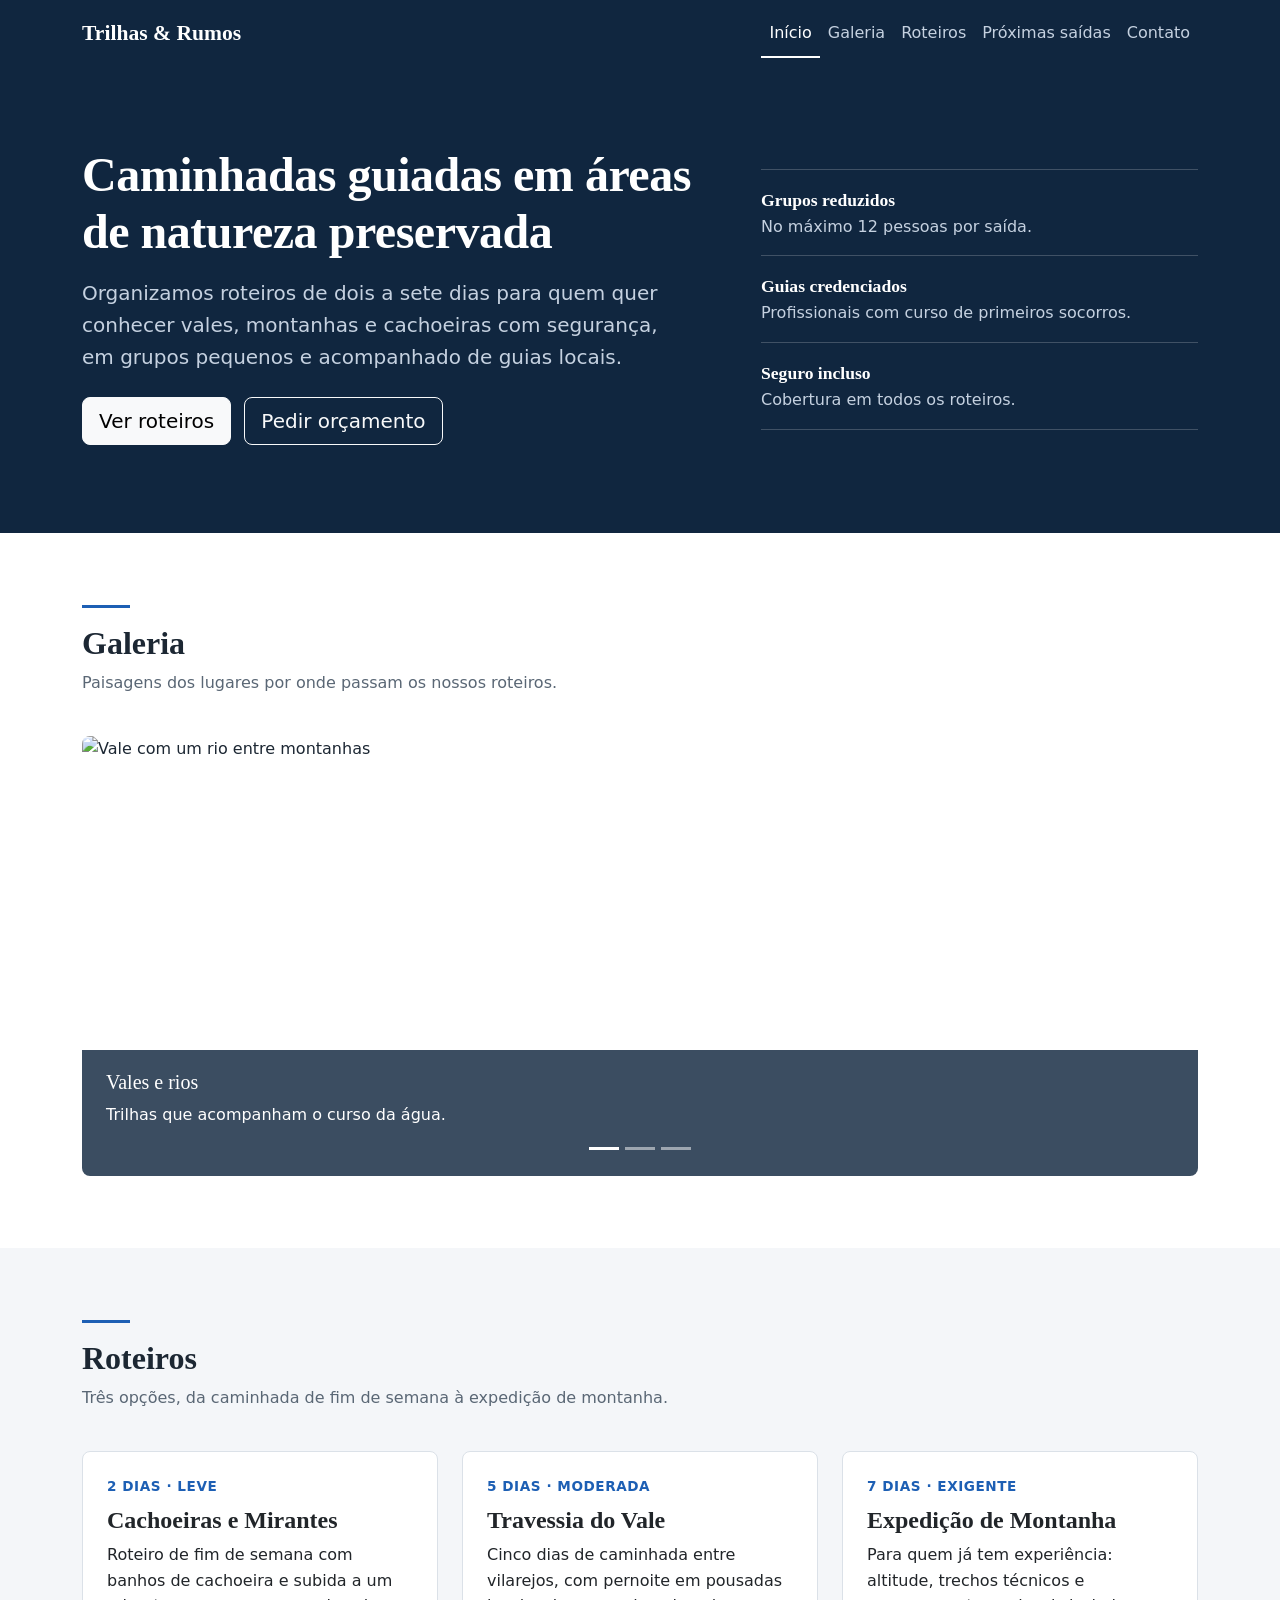
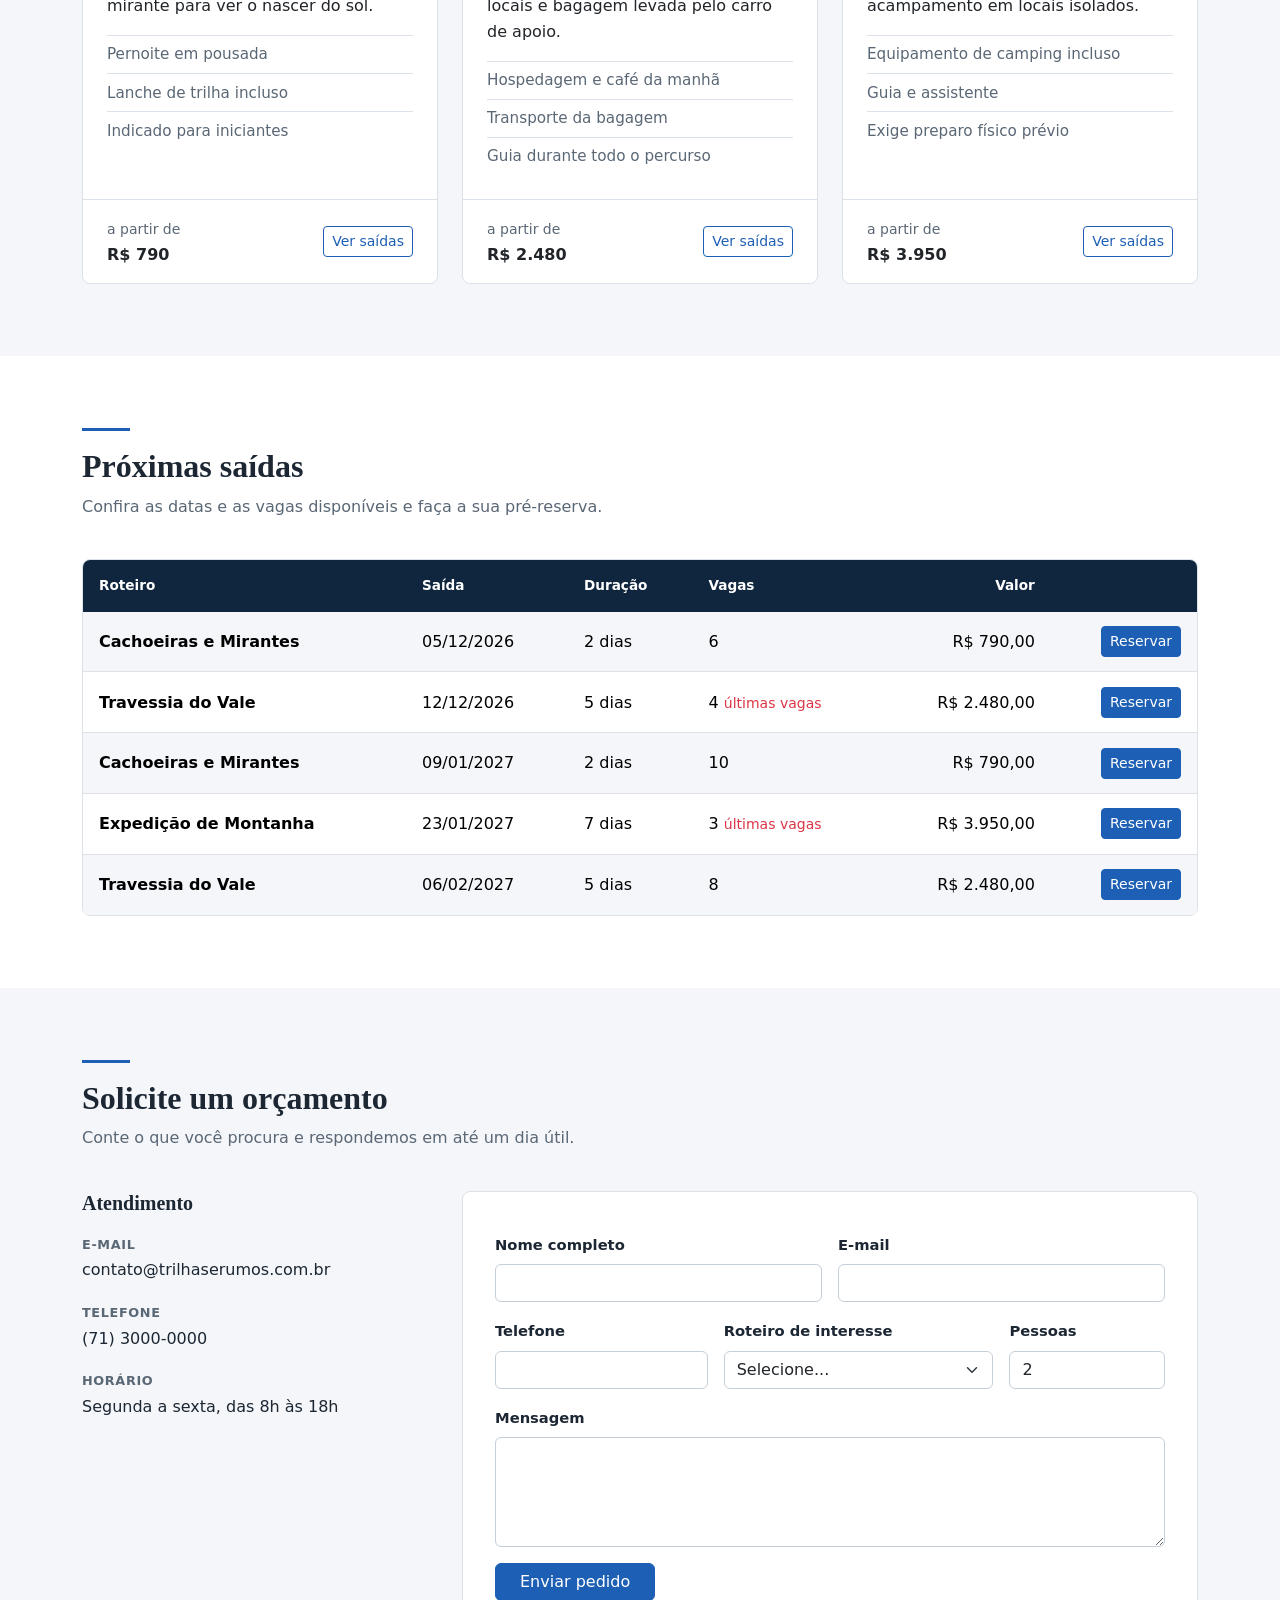
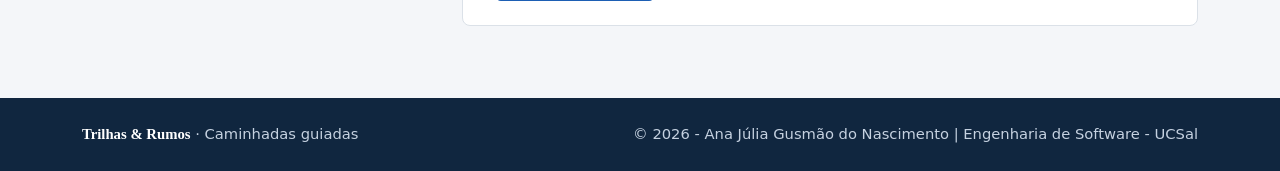
==== commit b2ac4bc2: "Redesign da versão Tailwind (desafio extra)" ====
--- a/bootstrap/index.html
+++ b/bootstrap/index.html
@@ -343,7 +343,7 @@
   <footer class="rodape">
     <div class="container d-flex flex-column flex-md-row justify-content-between gap-1">
       <span><strong>Trilhas &amp; Rumos</strong> · Caminhadas guiadas</span>
-      <span>&copy; 2026 - Seu Nome | Engenharia de Software - UCSal</span>
+      <span>&copy; 2026 - Ana Júlia Gusmão do Nascimento | Engenharia de Software - UCSal</span>
     </div>
   </footer>
 
